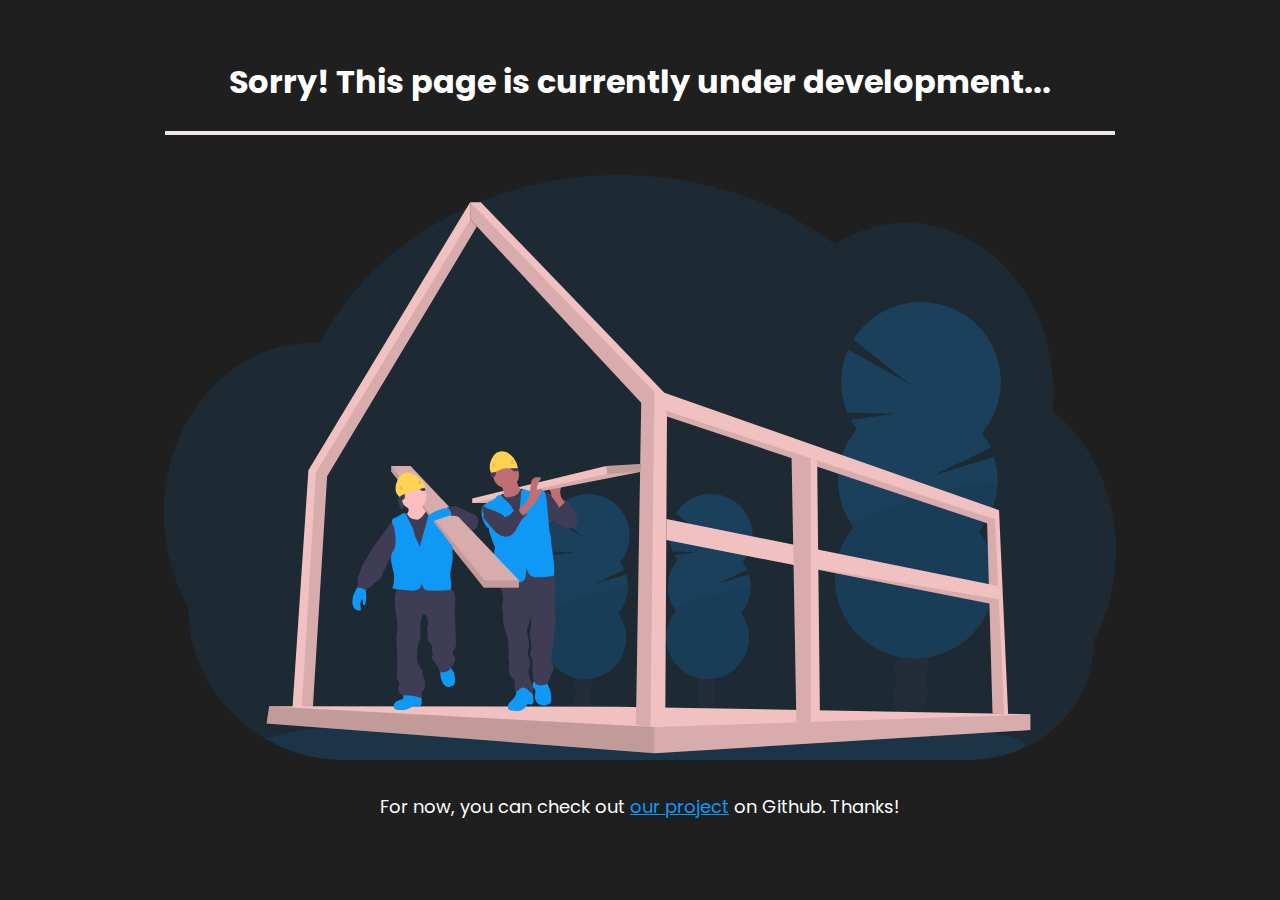
==== docs/index.html @ 4646d760 "create docs folder, do the things in there" ====
<!DOCTYPE html>
<html lang="en">

<head>
    <meta charset="UTF-8">
    <meta name="viewport" content="width=device-width, initial-scale=1.0">
    <title>Under Development | archieMGS</title>

    <link rel="stylesheet" href="css/under-construction.css">
</head>

<body>
    <div class="wrapper">
        <h1 class="head">Sorry! This page is currently under development...</h1>
        <img src="img/under-construction.svg" alt="Under Development." class="image">
        <p class="text">For now, you can check out <a href="https://github.com/users/justsailor06/projects/1" class="repo-link">our project</a> on Github. Thanks!</p>
    </div>
</body>

</html>
---- docs/css/under-construction.css ----
@import url('https://fonts.googleapis.com/css2?family=Poppins&display=swap');

:root {
    --black: #1f1f1f;
    --blue: #1098f7;
    --gray: #efe7e7;

    outline: none;
    scroll-behavior: smooth;
}

body {
    background-color: var(--black);
    box-sizing: border-box;
}

.wrapper {
    display: flex;
    flex-direction: column;
    text-align: center;
    font-family: "Poppins";
    color: white;
    justify-content: center;
    align-items: center;
}

.wrapper h1 {
    margin: 25px;
    padding: 25px;
    border-bottom: 4px solid var(--gray);
    width: 100vh;
}

.wrapper img {
    padding: 15px;
    width: auto;
    height: 65vh;
}

.wrapper p {
    font-size: 18px;
}

.repo-link {
    text-decoration: underline;
    color: var(--blue);
    transition: all 0.4s ease;
}

.repo-link:hover {
    font-size: 20px;
}
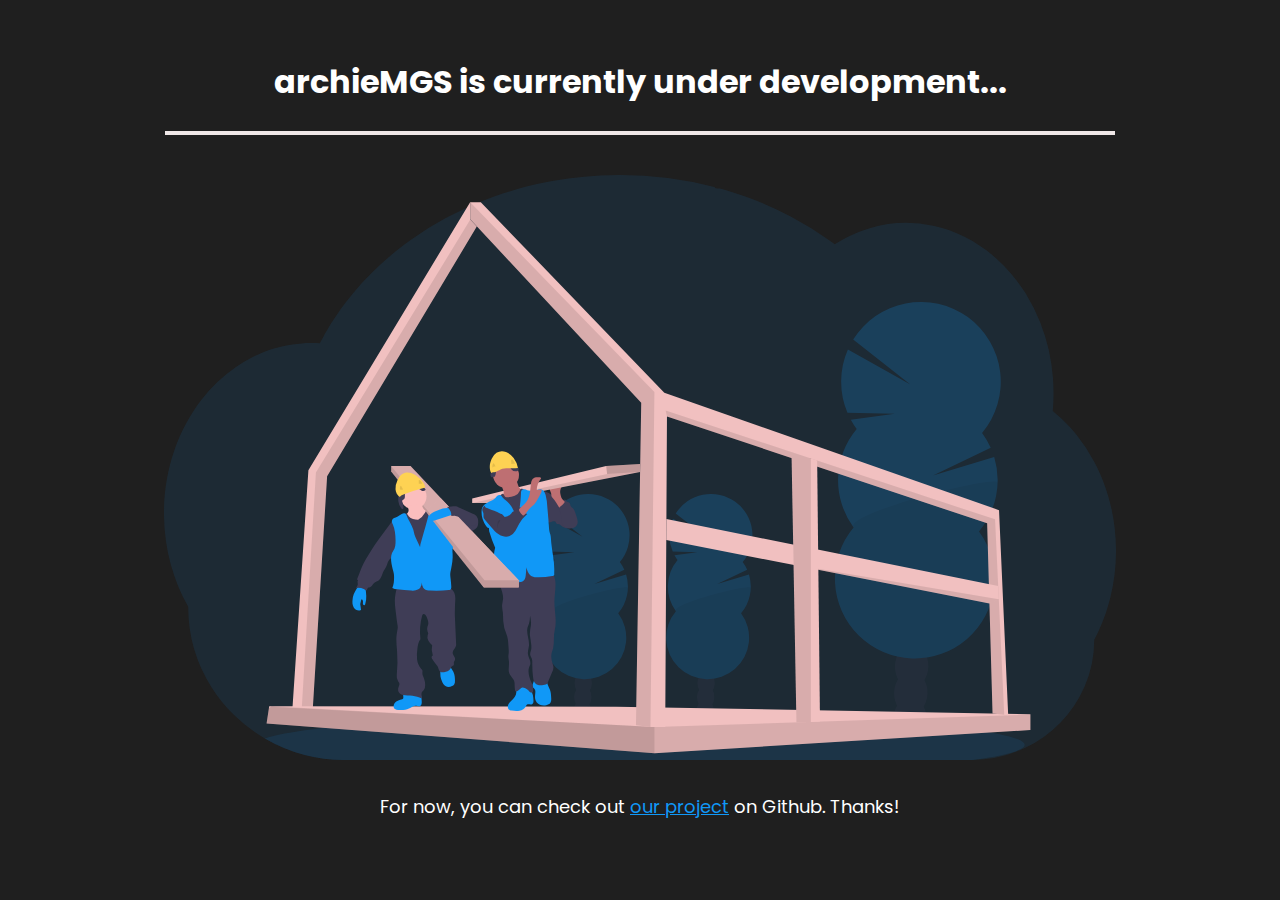
==== commit 97efb6a3: "change the wording a bit" ====
--- a/docs/index.html
+++ b/docs/index.html
@@ -11,7 +11,7 @@
 
 <body>
     <div class="wrapper">
-        <h1 class="head">Sorry! This page is currently under development...</h1>
+        <h1 class="head">archieMGS is currently under development...</h1>
         <img src="img/under-construction.svg" alt="Under Development." class="image">
         <p class="text">For now, you can check out <a href="https://github.com/users/justsailor06/projects/1" class="repo-link">our project</a> on Github. Thanks!</p>
     </div>
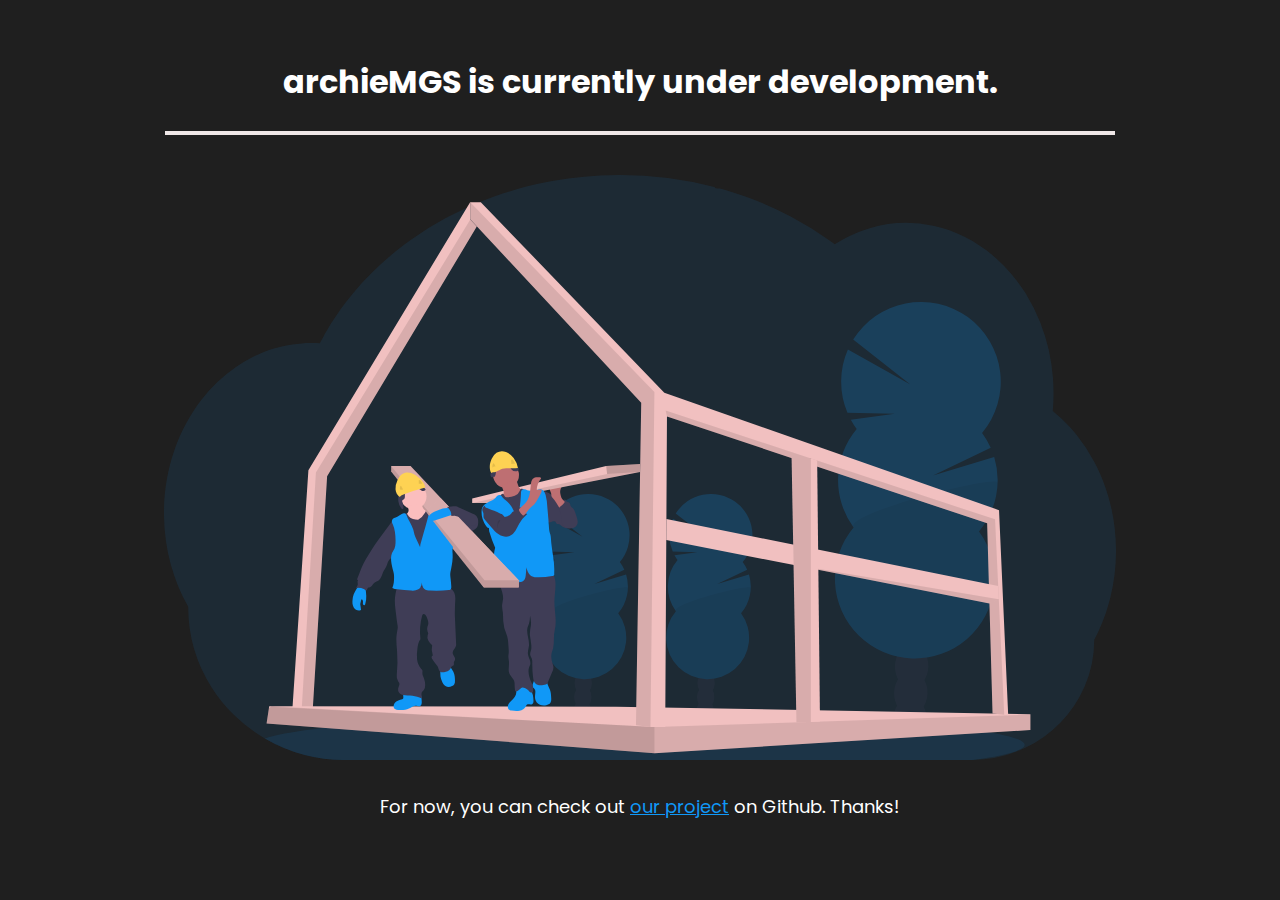
==== commit 33085dea: "CAYDEN YOUR GRAMMAR SUCKS" ====
--- a/docs/index.html
+++ b/docs/index.html
@@ -11,7 +11,7 @@
 
 <body>
     <div class="wrapper">
-        <h1 class="head">archieMGS is currently under development...</h1>
+        <h1 class="head">archieMGS is currently under development.</h1>
         <img src="img/under-construction.svg" alt="Under Development." class="image">
         <p class="text">For now, you can check out <a href="https://github.com/users/justsailor06/projects/1" class="repo-link">our project</a> on Github. Thanks!</p>
     </div>
